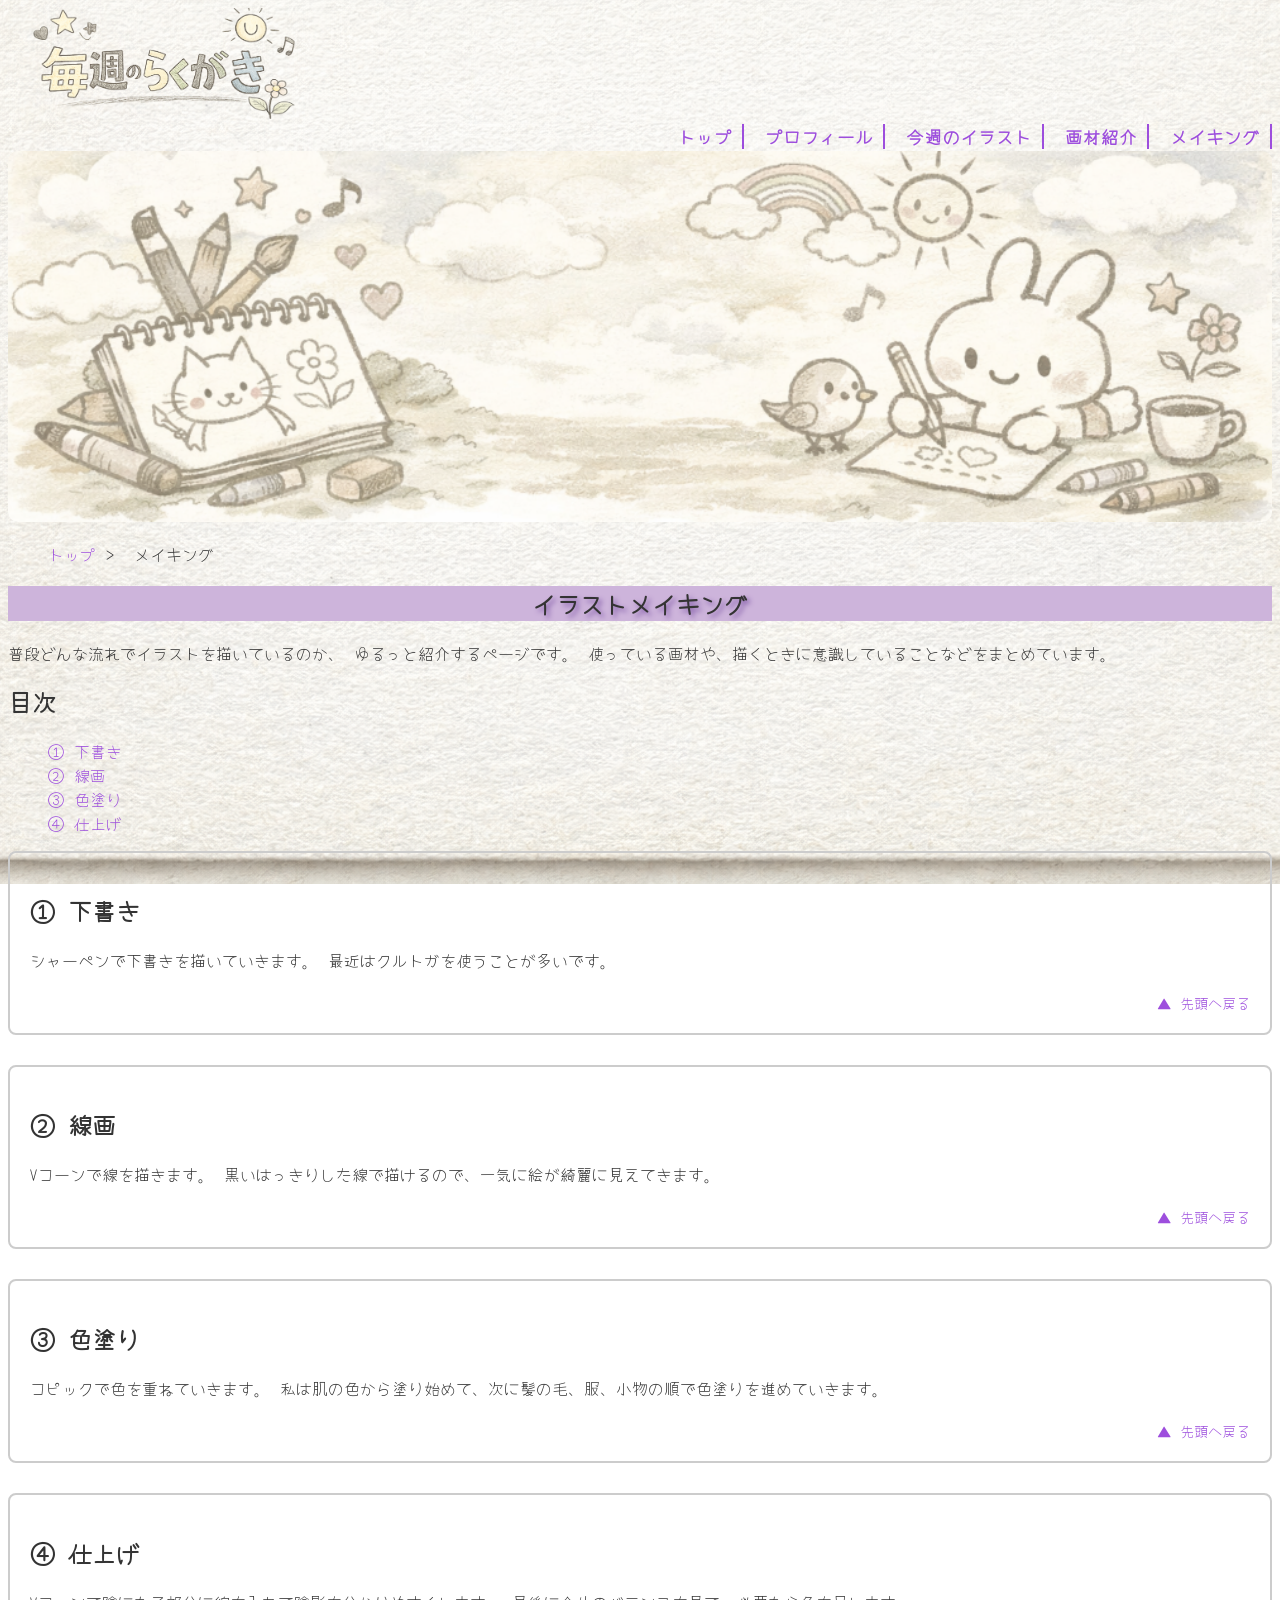
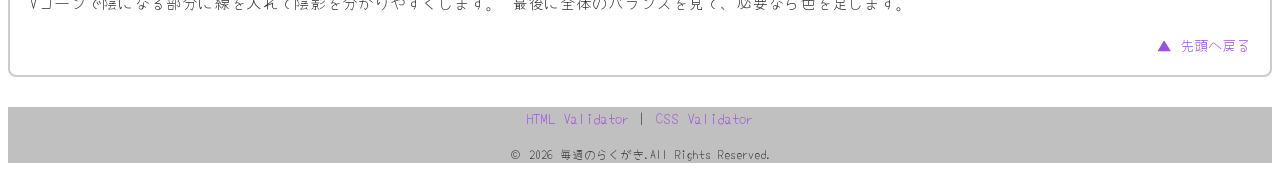
==== contact.html @ cfecc087 "Add files via upload" ====
<!DOCTYPE html>
<html lang="ja">

<head>
    <meta charset="UTF-8">
    <title>イラストメイキング：毎週のらくがき</title>
    <link href="https://fonts.googleapis.com/css2?family=Yomogi&amp;display=swap" rel="stylesheet">
    <link rel="stylesheet" href="css/mystyle.css">
    <meta name="description" content="イラストのメイキングページです。コララインの子の制作過程やこだわりポイントを詳しく紹介しています。">
    <meta name="viewport" content="width=device-width">
</head>

<body>
    <header>
        <div class="header-in">
            <a href="index.html" id="pagetop">
                <img class="logo" src="image/logo.png" width="300" height="100" alt="毎週のらくがき">
            </a>

            <nav>
                <ul class="mokuji">
                    <li><a href="index.html">トップ</a></li>
                    <li><a href="profile.html">プロフィール</a></li>
                    <li><a href="illust.html">今週のイラスト</a></li>
                    <li><a href="point.html">画材紹介</a></li>
                    <li><a href="contact.html">メイキング</a></li>
                </ul>
            </nav>
        </div>
    </header>

    <img class="top-img" src="image/top.png"  width="1200" height="400"  alt="毎週のらくがきのトップ画像">

    <article class="page">

        <ol class="breadcrumb">
            <li><a href="index.html">トップ</a> &gt;</li>
            <li>メイキング</li>
        </ol>

        <h1 class="sub-h1">イラストメイキング</h1>
        <p>
            普段どんな流れでイラストを描いているのか、
            ゆるっと紹介するページです。
            使っている画材や、描くときに意識していることなどをまとめています。
        </p>

        <!-- 目次 -->
        <h2>目次</h2>
        <ul class="making-list">
            <li><a href="#draft">① 下書き</a></li>
            <li><a href="#line">② 線画</a></li>
            <li><a href="#color">③ 色塗り</a></li>
            <li><a href="#finish">④ 仕上げ</a></li>
        </ul>

        <!-- セクション -->

        <section id="draft" class="note-frame">
            <h2>① 下書き</h2>
            <p>
                シャーペンで下書きを描いていきます。
                最近はクルトガを使うことが多いです。
            </p>
            <a href="#pagetop" class="back-to-top">▲ 先頭へ戻る</a>
        </section>

        <section id="line" class="note-frame">
            <h2>② 線画</h2>
            <p>
                Vコーンで線を描きます。
                黒いはっきりした線で描けるので、一気に絵が綺麗に見えてきます。
            </p>
            <a href="#pagetop" class="back-to-top">▲ 先頭へ戻る</a>
        </section>

        <section id="color" class="note-frame">
            <h2>③ 色塗り</h2>
            <p>
                コピックで色を重ねていきます。
                私は肌の色から塗り始めて、次に髪の毛、服、小物の順で色塗りを進めていきます。
            </p>
            <a href="#pagetop" class="back-to-top">▲ 先頭へ戻る</a>
        </section>

        <section id="finish" class="note-frame">
            <h2>④ 仕上げ</h2>
            <p>
                Vコーンで陰になる部分に線を入れて陰影を分かりやすくします。
                最後に全体のバランスを見て、必要なら色を足します。
            </p>
            <a href="#pagetop" class="back-to-top">▲ 先頭へ戻る</a>
        </section>

    </article>

    <footer>
        <p>
            <a href="https://validator.w3.org/">HTML Validator</a> |
            <a href="https://jigsaw.w3.org/css-validator/">CSS Validator</a>
        </p>
        <small>&copy; 2026 毎週のらくがき.All Rights Reserved.</small>
    </footer>

</body>

</html>
---- css/mystyle.css ----
@charset "utf-8";

body {
    background-image: url("../image/background.png");
    background-position: center top;
    background-repeat: no-repeat;
    background-attachment: fixed;
    font-family: "Yomogi", cursive;
    color: #333333;
}

.title {
    color: #333333;
    background-color: #e6c85c;
    font-size: 250%;
    text-align: center;
}

.open-date {
    font-size: 14px;
    color: #666;
    margin-bottom: 15px;
}


footer {
    color: #333333;
    background-color: #c0c0c0;
    font-size: 90%;
    text-align: center;
}

.subhead {
    background-color: #cdb4db;
}

article h1 {
    color: #333333;
    background-color: #cdb4db;
    text-align: center;
    text-shadow: 3px 3px 5px rgb(130, 91, 168);
}

.navy {
    color: #333333;
}

.red {
    color: #9d4edd;
}

h2 {
    font-size: 150%;
    color: #333333;
}

.icon {
    width: 300px;
    height: 400px;
    border-radius: 50%;
}

.date {
    color: #999;
    font-size: 80%;
}

section {
    border: 2px solid #ccc;
    padding: 20px;
    margin-bottom: 30px;
    border-radius: 8px;
    overflow: hidden;
}


section img {
    max-width: 300px;
    width: 100%;
    height: auto;
    display: block;
    margin: 0 auto 20px auto;
}

article>img {
    width: 100%;
    height: auto;
}

.logo {
    width: 300px;
    height: auto;
    display: block;
    margin: 0;
}

ul time {
    background-color: yellow;
    color: navy;
    border-radius: 10px;
    font-size: 90%;
    padding-left: 5px;
    padding-right: 5px;
    margin-right: 5px;
}

.mokuji {
    list-style-type: square;
    font-size: 110%;
}

.mokuji a {
    color: #333;
    text-decoration: none;
    transition: 0.2s;
}

.mokuji a:visited {
    color: #999;
}

.mokuji a:hover {
    color: #ff6699;
}

.mokuji a:active {
    color: #cc3366;
}

.history {
    list-style-type: none;
}

nav ul {
    font-weight: bold;
    text-align: right;
    padding-top: 1px;
    padding-bottom: 2px;
    margin: 0;
}

nav li {
    display: inline;
    padding-left: 10px;
    padding-right: 10px;
    border-right: 2px solid #9d4edd;
    color: #333333;
}

.making-list {
    list-style: none;
}

a {
    text-decoration: none;
    color: #9d4edd;
}

a:link {
    color: #9d4edd;
}

a:visited {
    color: #6a4c93;
}

a:hover {
    text-decoration: underline;
    color: #4a148c;
}

a:active {
    color: #4a148c;
}

.breadcrumb li {
    display: inline;
    margin-right: 10px;
}

.illust-img {
    width: auto;
    max-width: none;
    height: auto;
    display: block;
    margin: 0 auto 20px auto;
}

.note-flame {
    border: 3px solid #cdb4db;
    border-radius: 12px;
    padding: 20px;
    background-color: #fffdf7;
    box-shadow: 4px 4px 10px rgba(130, 91, 168, 0.2);
}

.point-img {
    max-width: 300px;
    width: 100%;
    height: auto;
    display: block;
    margin: 0 auto 20px auto;
    box-shadow: 3px 3px 8px rgba(157, 78, 237, 0.3);
}

.point-list {
    list-style-image: url("../image/hoshiiiiiiiiii.png");
    padding-left: 50px;
}

.material-box {
    box-shadow: 0 4px 10px rgba(0, 0, 0, 0.15);
    padding: 20px;
    border-radius: 10px;
    background-color: #fff;
}

.float-img {
    float: left;
    width: 200px;
    margin: 0 20px 20px 0;
}

.clearfix {
    clear: both;
}

.back-to-top {
    display: block;
    text-align: right;
    margin-top: 20px;
    font-size: 90%;
    color: #9d4edd;
}

.top-img {
    width: 100%;
    height: auto;
    display: block;
    margin: 0 auto 20px auto;
    border-radius: 10px;
}

.making-point {
    width: auto;
    max-width: none;
    margin: 0 auto;
    border: none;
}

.finish-img {
    width: auto;
    height: auto;
    max-width: none;
    display: block;
    margin-bottom: 20px;
}

.point-block {
    margin-bottom: 25px;
}

.point-block img {
    width: 100%;
    object-fit: cover;
    margin-bottom: 10px;
}

.point-text {
    font-size: 14px;
    line-height: 1.6;
}

.finish-img {
    width: auto;
    height: auto;
    max-width: none;
    max-height: none;
    display: block;
    margin: 0 auto 20px;
}


/*スマホ用*/
@media screen and (max-width: 600px) {

    .point-img,
    section img {
        max-width: 200px;
    }

    nav ul.mokuji li {
        font-size: 75%;
        margin-bottom: 10px;
    }

    .icon {
        float: none;
        display: block;
        margin: 0 auto 20px auto;
    }

    .navy section {
        width: 100%;
    }

    .header-in {
        width: auto;
    }

    footer {
        font-size: 75%;
    }
}
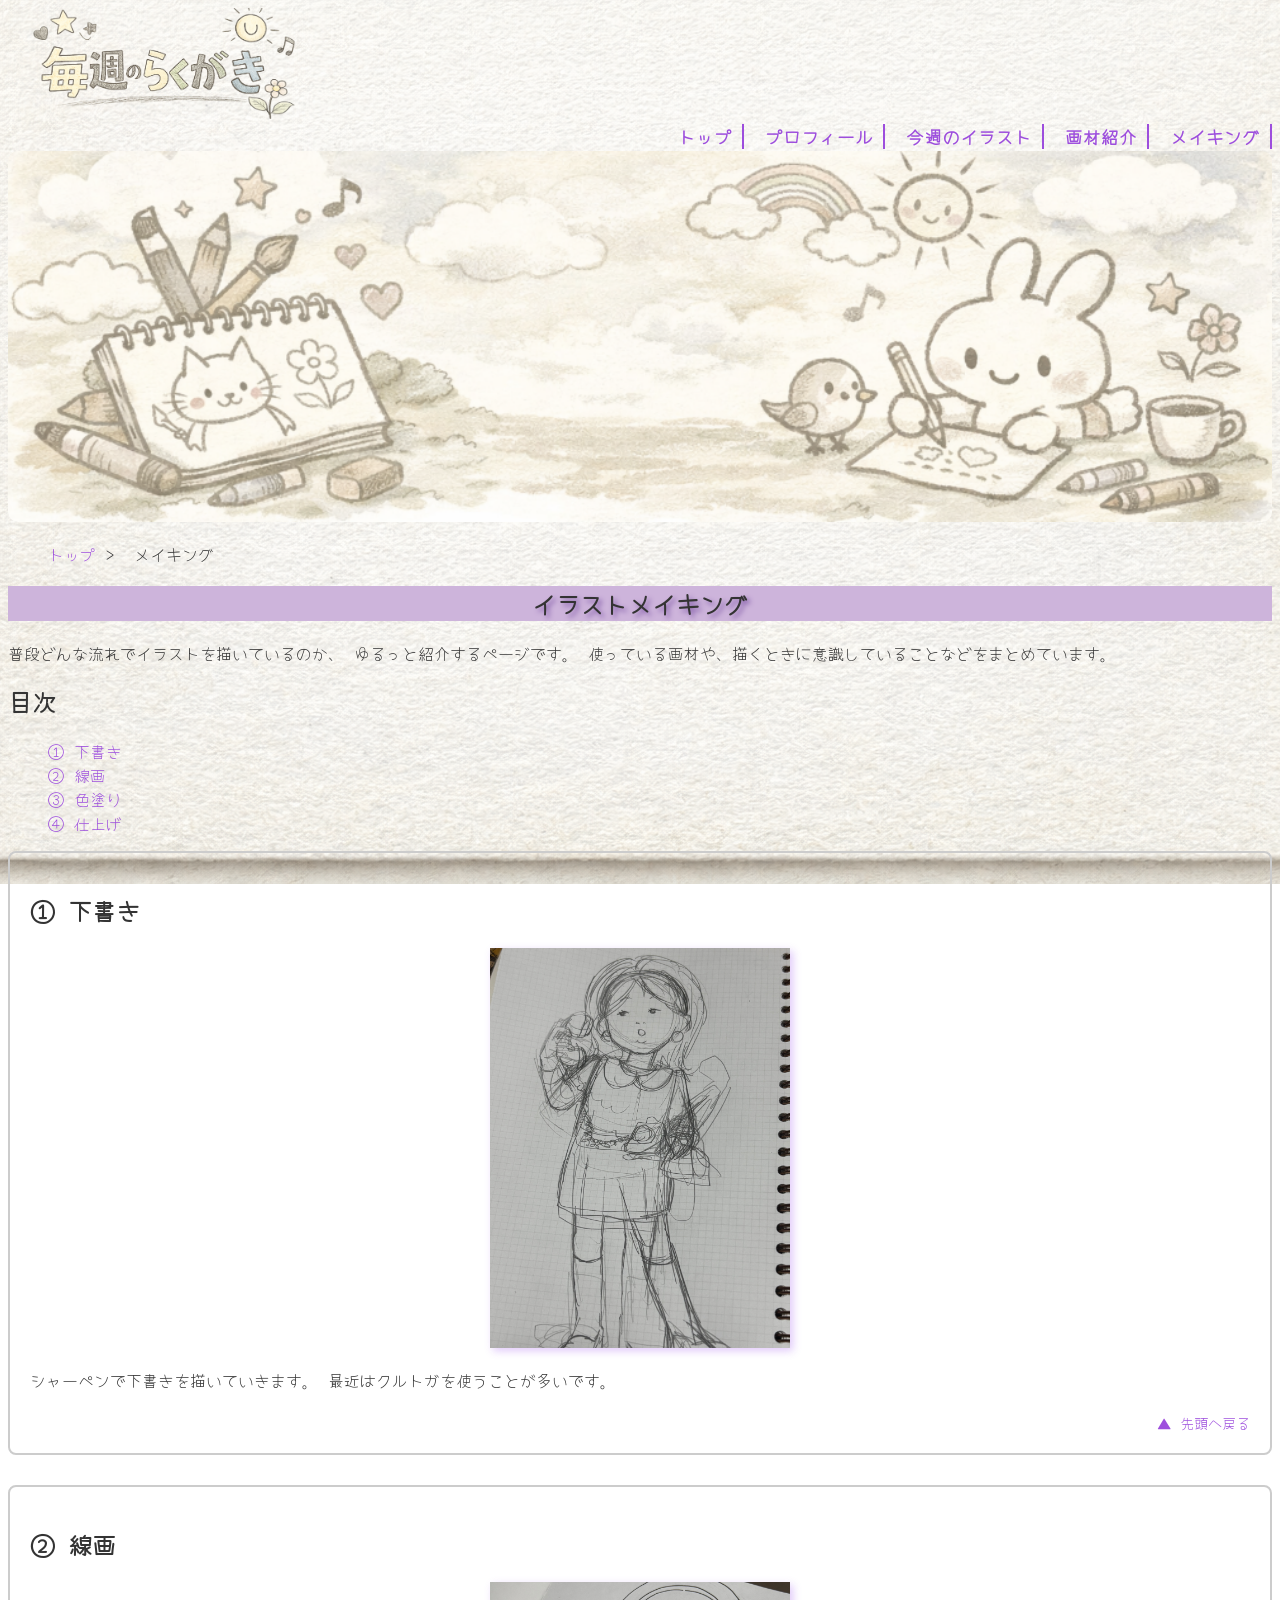
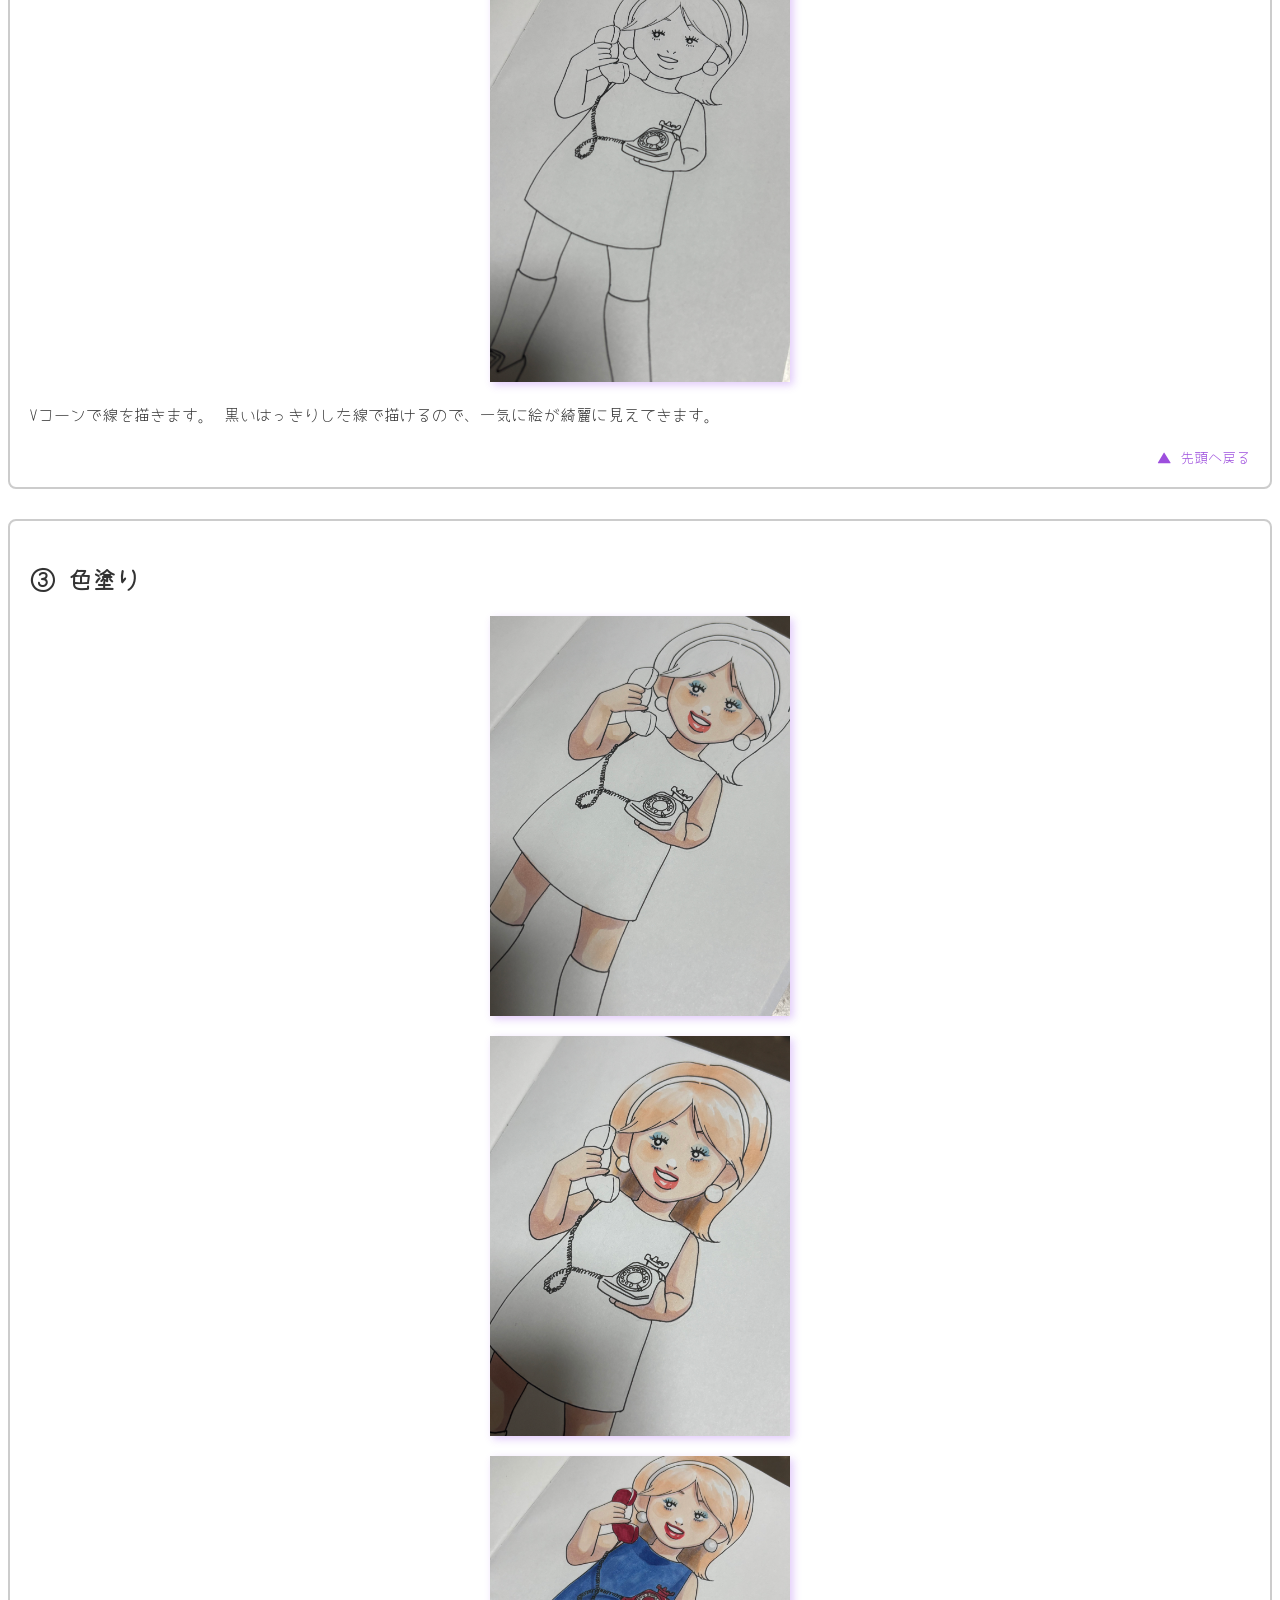
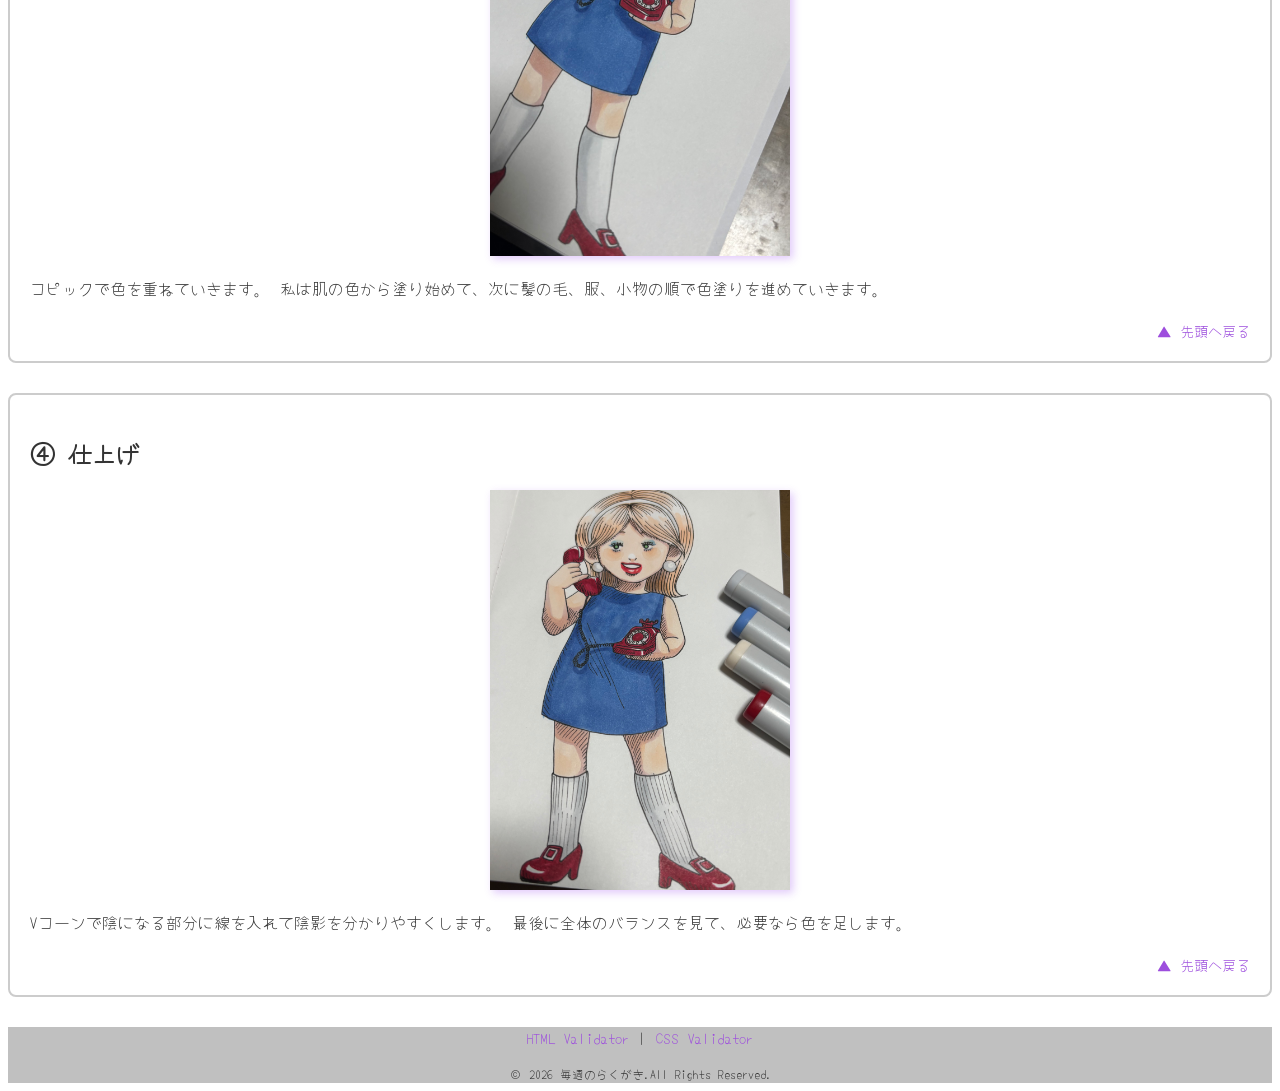
==== commit 77c68f37: "Add files via upload" ====
--- a/contact.html
+++ b/contact.html
@@ -29,7 +29,7 @@
         </div>
     </header>
 
-    <img class="top-img" src="image/top.png"  width="1200" height="400"  alt="毎週のらくがきのトップ画像">
+    <img class="top-img" src="image/top.png" width="1200" height="400" alt="毎週のらくがきのトップ画像">
 
     <article class="page">
 
@@ -58,6 +58,7 @@
 
         <section id="draft" class="note-frame">
             <h2>① 下書き</h2>
+            <img class="contact-img" src="image/sitagaki.jpg" width="300" height="200" alt="下書き">
             <p>
                 シャーペンで下書きを描いていきます。
                 最近はクルトガを使うことが多いです。
@@ -67,6 +68,7 @@
 
         <section id="line" class="note-frame">
             <h2>② 線画</h2>
+            <img class="contact-img" src="image/senga.jpg" width="300" height="200" alt="線画">
             <p>
                 Vコーンで線を描きます。
                 黒いはっきりした線で描けるので、一気に絵が綺麗に見えてきます。
@@ -76,6 +78,9 @@
 
         <section id="color" class="note-frame">
             <h2>③ 色塗り</h2>
+            <img class="contact-img" src="image/hada.jpg" width="300" height="200" alt="肌">
+            <img class="contact-img" src="image/kami.jpg" width="300" height="200" alt="髪">
+            <img class="contact-img" src="image/huku.jpg" width="300" height="200" alt="服">
             <p>
                 コピックで色を重ねていきます。
                 私は肌の色から塗り始めて、次に髪の毛、服、小物の順で色塗りを進めていきます。
@@ -85,6 +90,7 @@
 
         <section id="finish" class="note-frame">
             <h2>④ 仕上げ</h2>
+            <img class="contact-img" src="image/kansei.jpg" width="300" height="200" alt="完成">
             <p>
                 Vコーンで陰になる部分に線を入れて陰影を分かりやすくします。
                 最後に全体のバランスを見て、必要なら色を足します。
--- a/css/mystyle.css
+++ b/css/mystyle.css
@@ -208,6 +208,32 @@
     padding-left: 50px;
 }
 
+.point-table {
+    width: 100%;
+    border-collapse: collapse;
+    margin: 20px 0;
+    font-size: 14px;
+}
+
+.point-table th,
+.point-table td {
+    border: 1px solid #ccc;
+    padding: 8px;
+}
+
+.point-table th {
+    background-color: #f3e8ff;
+    text-align: left;
+}
+
+.contact-img {
+    max-width: 300px;
+    width: 100%;
+    height: auto;
+    display: block;
+    margin: 0 auto 20px auto;
+    box-shadow: 3px 3px 8px rgba(157, 78, 237, 0.3);
+}
 .material-box {
     box-shadow: 0 4px 10px rgba(0, 0, 0, 0.15);
     padding: 20px;
